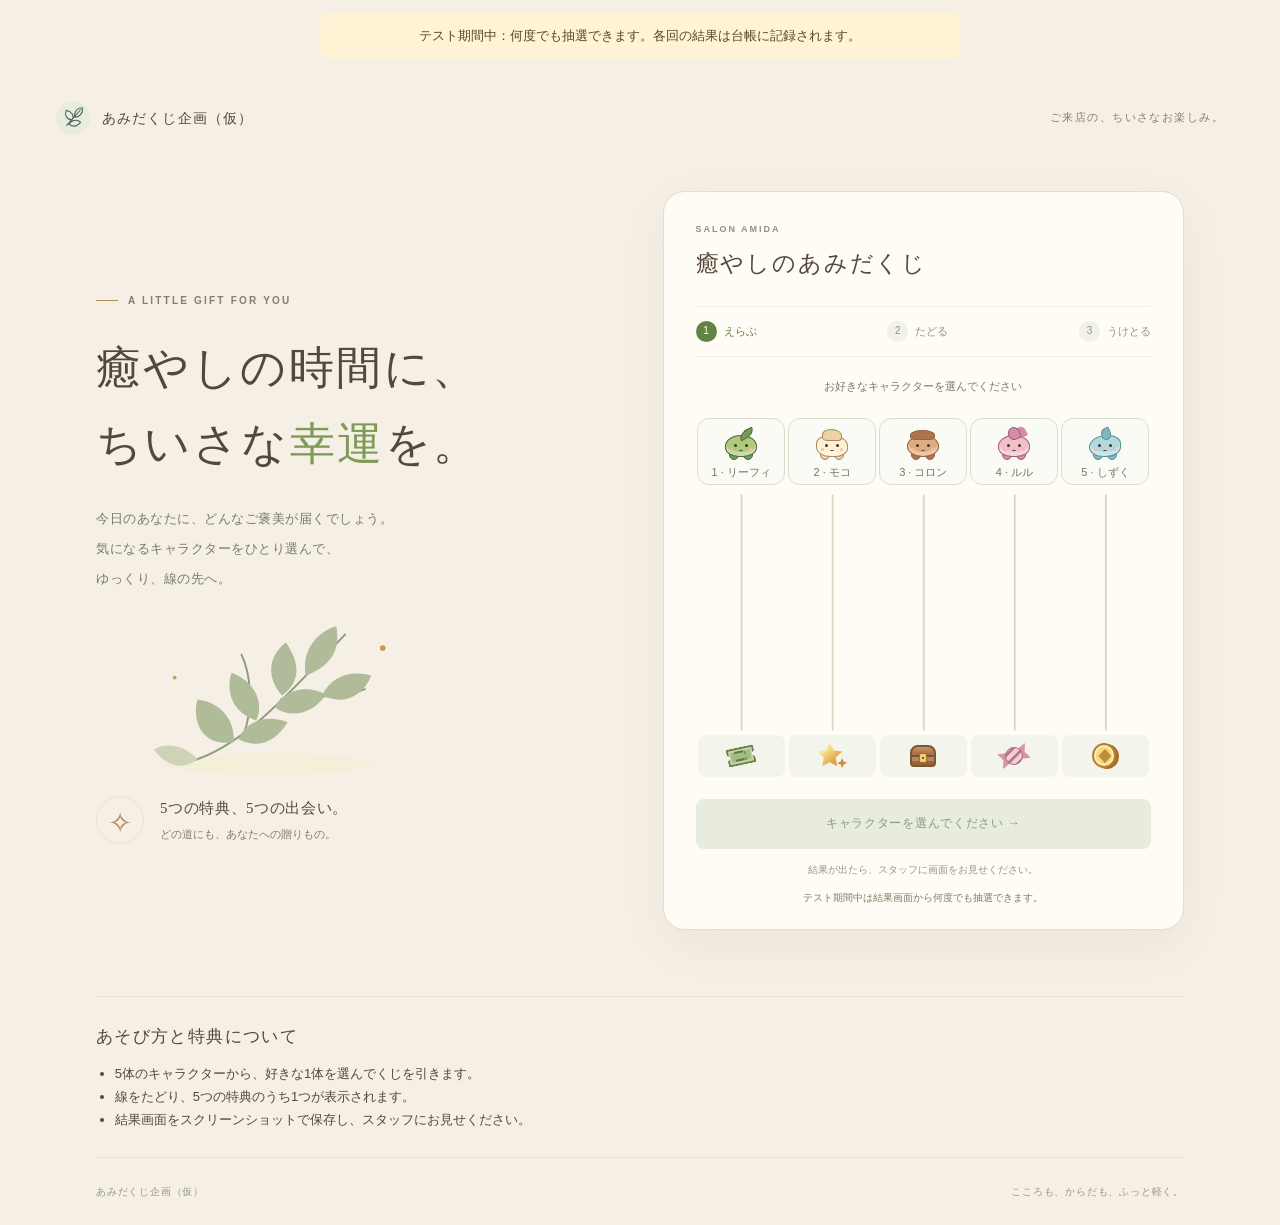
==== amida-only/index.html @ 40fa50bb "Prepare isolated amida-only campaign and dedicated Sheets backend" ====
<!doctype html>
<html lang="ja">
<head>
  <meta charset="UTF-8">
  <meta name="viewport" content="width=device-width, initial-scale=1">
  <meta name="theme-color" content="#526657">
  <meta name="description" content="リラクゼーションサロンの、ちいさなお楽しみ。5つの特典につながるあみだくじ。">
  <title>癒やしのあみだくじ</title>
  <link rel="icon" href="./leaf.svg" type="image/svg+xml">
  <link rel="stylesheet" href="./style.css">
  <script src="./project.js?v=amida-only-1" defer></script>
  <script src="./draw-log.js?v=amida-only-1" defer></script>
  <script src="./config.js?v=amida-only-1" defer></script>
  <script src="./amida.js?v=amida-only-1" defer></script>
  <script src="./storage.js?v=amida-only-1" defer></script>
  <script src="./app.js?v=amida-only-1" defer></script>
</head>
<body>
  <header class="site-header">
    <a class="brand" href="./" aria-label="トップページ"><img src="./leaf.svg" width="34" height="34" alt=""><span id="salon-name">リラクゼーションサロン</span></a>
    <span class="header-note">ご来店の、ちいさなお楽しみ。</span>
  </header>

  
  <main>
    <section class="intro" aria-labelledby="page-title">
      <p class="eyebrow"><span></span> A LITTLE GIFT FOR YOU</p>
      <h1 id="page-title">癒やしの時間に、<br>ちいさな<span class="accent">幸運</span>を。</h1>
      <p class="intro-copy">今日のあなたに、どんなご褒美が届くでしょう。<br>気になるキャラクターをひとり選んで、<br class="desktop-break">ゆっくり、線の先へ。</p>
      <div class="botanical" aria-hidden="true">
        <svg viewBox="0 0 300 180" fill="none"><ellipse cx="145" cy="160" rx="109" ry="11" fill="#e9e9df"/><path d="M63 157C115 143 165 88 226 23M119 128C129 98 126 65 116 44M157 92C191 88 221 91 247 81" stroke="#869682" stroke-width="2"/><path d="M108 137C73 143 64 112 70 92C94 95 110 113 108 137ZM132 114C104 105 100 80 106 64C128 72 141 93 132 114ZM159 88C140 66 147 44 163 32C178 53 179 74 159 88ZM184 67C179 42 195 21 216 15C221 39 211 57 184 67ZM113 134C124 109 150 110 165 116C151 138 133 144 113 134ZM151 100C165 78 189 78 205 87C192 107 168 113 151 100ZM201 88C211 66 234 61 253 67C244 88 225 99 201 88Z" fill="#a9b6a0"/><path d="M70 155C56 139 35 137 24 145C38 163 55 167 70 155Z" fill="#c6cebc"/><circle cx="265" cy="38" r="3" fill="#b8995f"/><circle cx="46" cy="69" r="2" fill="#b8995f"/></svg>
      </div>
      <div class="gift-note"><span class="gift-symbol" aria-hidden="true">✧</span><div><strong>5つの特典、5つの出会い。</strong><p>どの道にも、あなたへの贈りもの。</p></div></div>
    </section>

    <section class="game-card" aria-labelledby="game-title">
      <div class="card-heading"><div><p class="eyebrow">SALON AMIDA</p><h2 id="game-title">癒やしのあみだくじ</h2></div><span class="pill" id="preview-badge">お試し版</span></div>
      <ol class="steps" aria-label="くじの流れ"><li class="current" id="step-1" aria-current="step"><span>1</span>えらぶ</li><li id="step-2"><span>2</span>たどる</li><li id="step-3"><span>3</span>うけとる</li></ol>
      <p class="instruction" id="instruction" role="status" aria-live="polite">お好きなキャラクターを選んでください</p>
      <div class="board-wrap" id="result-board" role="region" aria-label="あみだくじの道と特典" tabindex="-1">
        <div class="choices" role="group" aria-label="キャラクターを選ぶ"></div>
        <div class="ladder-stage"><div id="walker" aria-hidden="true" hidden></div><svg id="ladder" viewBox="0 0 500 300" preserveAspectRatio="none" role="img" aria-label="5本の縦線を横線でつないだあみだくじ"><g id="lines"></g><path id="trace" fill="none" stroke="#b08d50" stroke-width="5" stroke-linecap="round" stroke-linejoin="round"/></svg></div>
        <div class="destinations" id="destinations" role="list" aria-label="5つの特典の到着地点"></div>
      </div>
      <button class="primary-button" id="start" type="button" disabled>キャラクターを選んでください <span aria-hidden="true">→</span></button>
      <p class="small-note" id="demo-note">お試しでお楽しみください。</p>
      <p class="participation-note" id="participation-note"></p>
      <noscript><p>あみだくじを使うには、ブラウザのJavaScriptを有効にしてください。</p></noscript>
    </section>
  </main>
  <section class="howto" aria-labelledby="howto-title"><h2 id="howto-title">あそび方と特典について</h2><ul><li>5体のキャラクターから、好きな1体を選んでくじを引きます。</li><li>線をたどり、5つの特典のうち1つが表示されます。</li><li>結果画面をスクリーンショットで保存し、スタッフにお見せください。</li></ul></section>
  <footer><span id="footer-name">RELAXATION SALON</span><p>こころも、からだも、ふっと軽く。</p></footer>
  <dialog id="result-dialog" aria-labelledby="result-heading">
    <div class="result-body"><p class="eyebrow">A GIFT FOR YOU</p><span id="result-icon" class="result-icon" aria-hidden="true"></span><p class="result-lead">あなたに届いたのは</p><span id="result-rank" class="award-rank" hidden></span><h2 id="result-heading"><span id="result-title"></span><span id="result-discount" class="award-detail" hidden></span></h2><p id="result-date" class="small-note"></p><div id="draw-log" class="small-note" hidden></div><p class="result-disclaimer" id="result-disclaimer"></p><button class="primary-button" id="close-result" type="button" autofocus>結果の道をみる <span aria-hidden="true">→</span></button><p class="small-note">この画面をスクリーンショットで保存し、スタッフにお見せください。</p><button class="retry-button" id="retry" type="button" hidden>もう一度引く ↻</button></div>
  </dialog>
</body>
</html>
---- amida-only/style.css ----
:root{color-scheme:light;--bg:#f7f6f0;--paper:#fffefa;--ink:#34483d;--muted:#778075;--green:#526657;--line:#d6ddcf;--gold:#b08d50;--serif:"Yu Mincho","Hiragino Mincho ProN",Georgia,serif;--sans:"Yu Gothic","Hiragino Kaku Gothic ProN",Meiryo,sans-serif}
*{box-sizing:border-box}body{margin:0;background:var(--bg);color:var(--ink);font-family:var(--sans);font-size:14px;line-height:1.8;-webkit-font-smoothing:antialiased}button,a{-webkit-tap-highlight-color:transparent}button{font:inherit;cursor:pointer}button:disabled{cursor:default}button:focus-visible,a:focus-visible{outline:3px solid var(--gold);outline-offset:5px}[hidden]{display:none!important}.site-header{max-width:1280px;margin:auto;padding:30px 56px;display:flex;align-items:center;justify-content:space-between;gap:24px}.brand{display:flex;gap:12px;align-items:center;text-decoration:none;color:var(--ink);font-size:14px;letter-spacing:.08em}.brand span{overflow-wrap:anywhere}.header-note{color:var(--muted);font-size:11px;letter-spacing:.13em}main{max-width:1168px;margin:26px auto 66px;padding:0 40px;display:grid;grid-template-columns:1fr 1.05fr;align-items:center;gap:70px}.intro{padding-top:15px}.eyebrow{font-size:10px;letter-spacing:.22em;font-weight:600;color:var(--muted);margin:0 0 20px;display:flex;align-items:center;gap:10px}.eyebrow>span{width:22px;height:1px;background:var(--gold)}h1{font-family:var(--serif);font-weight:500;font-size:clamp(31px,3.5vw,46px);line-height:1.7;letter-spacing:.055em;margin:0 0 22px}.accent{color:#819276}.intro-copy{color:#747c70;font-size:13px;line-height:2.3;letter-spacing:.04em;margin:0}.botanical{width:285px;margin:18px 0 10px 35px}.botanical svg{width:100%;display:block}.gift-note{display:flex;align-items:center;gap:16px;margin-top:12px}.gift-symbol{font-size:29px;font-weight:300;color:var(--gold);border:1px solid #e2e3d7;border-radius:50%;width:48px;height:48px;display:grid;place-items:center}.gift-note strong{font-family:var(--serif);font-weight:500;font-size:15px;letter-spacing:.04em}.gift-note p{font-size:11px;color:var(--muted);margin:3px 0 0}.game-card{background:var(--paper);border:1px solid #e4e7dc;border-radius:22px;padding:29px 32px 22px;box-shadow:0 15px 48px #394b3910;min-width:0}.card-heading{display:flex;justify-content:space-between;align-items:center;gap:12px}.card-heading .eyebrow{font-size:9px;margin-bottom:5px;color:#8c947f}h2{font-family:var(--serif);font-weight:500;letter-spacing:.08em;font-size:23px;margin:0}.pill{background:#f0f1e8;color:#7a846b;border-radius:30px;padding:3px 10px;font-size:10px;white-space:nowrap}.steps{list-style:none;display:flex;gap:12px;justify-content:space-between;margin:22px 0 20px;padding:14px 0;border-top:1px solid #eef0e8;border-bottom:1px solid #eef0e8;color:#8e9589;font-size:11px}.steps li{display:flex;align-items:center;gap:7px}.steps li>span{display:grid;place-items:center;width:21px;height:21px;border-radius:50%;background:#eff1ea;font-size:10px}.steps .current{color:var(--green)}.steps .current>span{color:white;background:var(--green)}.instruction{text-align:center;min-height:24px;font-size:11px;margin:0 0 17px;color:#747d70}.board-wrap{margin:0 0 22px}.choices,.destinations{display:grid;grid-template-columns:repeat(5,minmax(0,1fr));gap:0}.choice{justify-self:center;border:1px solid #d9decf;border-radius:50%;height:44px;width:44px;background:#fafbf5;color:#6c7c60;font:20px Georgia,serif;transition:background .18s,color .18s,transform .18s}.choice:hover:not(:disabled){background:#e7ecdf;transform:translateY(-2px)}.choice.selected{background:var(--green);color:white;border-color:var(--green);box-shadow:0 0 0 5px #eef1e8}.choice:disabled:not(.selected){opacity:.5}#ladder{display:block;width:100%;height:235px;overflow:visible;margin:10px 0 0}#lines{stroke:var(--line);stroke-width:2;stroke-linecap:round}.destinations{padding-top:5px;align-items:start;min-height:36px}.destination{justify-self:center;display:grid;place-items:center;min-height:30px;width:calc(100% - 8px);color:#a5af94;background:#f3f4ec;border-radius:8px;font-size:19px;padding:2px 3px;overflow-wrap:anywhere;text-align:center}.destination.won{color:#8e6a30;background:#f5eedf;font-size:11px;font-weight:600}.primary-button{display:flex;align-items:center;justify-content:center;gap:16px;width:100%;min-height:50px;padding:12px 15px;background:var(--green);border:1px solid transparent;border-radius:8px;color:#fff;font-size:12px;letter-spacing:.06em;transition:background .2s}.primary-button:hover:not(:disabled){background:#3e5444}.primary-button:disabled{color:#8d9684;background:#e8ecdf}.primary-button span{font-size:18px;line-height:1}.small-note{color:#919788;font-size:10px;text-align:center;margin:12px 0 0}.howto{max-width:1088px;margin:0 auto;display:flex;align-items:center;justify-content:space-between;gap:24px;padding:25px 0;border-top:1px solid #dfe3d7;border-bottom:1px solid #dfe3d7}.howto .eyebrow{margin:0;font-size:9px;white-space:nowrap}.howto>div{display:flex;align-items:center;gap:12px}.howto>div>span{font:italic 20px Georgia,serif;color:#a0ab91}.howto p{font-size:11px;color:#7a8373;margin:0}footer{display:flex;justify-content:space-between;max-width:1088px;margin:25px auto 24px;color:#92988b;font-size:10px;letter-spacing:.08em}footer p{margin:0}dialog{border:1px solid #e4e7dc;border-radius:22px;background:var(--paper);color:var(--ink);padding:0;max-width:calc(100% - 32px);width:420px;box-shadow:0 30px 100px #26372f30}dialog::backdrop{background:#293b3066;backdrop-filter:blur(5px)}.result-body{padding:36px;text-align:center}.result-body>.eyebrow{justify-content:center;margin-bottom:8px}.result-icon{display:block;font-size:64px;color:var(--gold);line-height:1.4}.result-lead{font-size:12px;color:var(--muted);margin:10px 0}.result-body h2{font-size:29px;overflow-wrap:anywhere}.result-body #result-description{font-size:14px;white-space:pre-line;overflow-wrap:anywhere;margin:18px 0 25px}.result-disclaimer{font-size:11px;color:var(--muted);margin:0 0 22px}
@media(min-width:1400px){main{margin-top:55px;margin-bottom:85px}}
@media(max-width:1000px){.site-header{padding:24px 32px}main{gap:34px;padding:0 32px}.howto,footer{margin-left:32px;margin-right:32px}.howto{gap:14px}.howto>div{gap:6px}.game-card{padding:25px 22px}.botanical{width:235px;margin-left:10px}h2{font-size:20px}}
@media(max-width:760px){.site-header{padding:20px 22px}.brand{font-size:12px;gap:9px}.header-note{display:none}main{display:flex;flex-direction:column;gap:28px;padding:0 20px;margin:10px auto 35px;max-width:540px}.intro{text-align:center;padding-top:4px;width:100%}.intro>.eyebrow{justify-content:center;font-size:9px;margin-bottom:12px}h1{font-size:32px;line-height:1.55;margin-bottom:15px}.intro-copy{font-size:11px;line-height:2}.desktop-break{display:none}.botanical,.gift-note{display:none}.game-card{width:100%;padding:24px 20px 20px;border-radius:18px}.card-heading h2{font-size:21px}.steps{margin-top:20px}.instruction{font-size:10px}.choice{width:43px;height:43px}#ladder{height:220px}.howto{max-width:500px;margin:0 auto;padding:24px 20px;align-items:flex-start;flex-direction:column;gap:13px}.howto>.eyebrow{margin-bottom:2px}.howto>div{gap:14px}footer{max-width:500px;padding:0 20px;margin:22px auto;gap:12px;flex-wrap:wrap;font-size:9px}.small-note{font-size:9px}}
@media(prefers-reduced-motion:reduce){*{transition:none!important;scroll-behavior:auto!important}}
:root{--bg:#f6efe5;--paper:#fffbf5;--ink:#53483b;--muted:#897c6a;--green:#628344;--line:#d9d8c0;--gold:#b08b53}.accent{color:#7e9a56}.game-card{border-color:#e7dccb}.participation-note{text-align:center;font-size:10px;color:#867963;margin:10px 0 0}.botanical svg{filter:sepia(.12) saturate(1.35)}.result-disclaimer{margin-top:16px}.instruction{overflow-wrap:anywhere}.choice{min-width:44px;min-height:44px}

/* 長い受付番号も小さな画面で折り返す。 */
#draw-log, #instruction { overflow-wrap: anywhere; }
/* Mascots: each body, tuft and palette is shared by the picker and the walker. */
.choice {
  display: grid;
  justify-items: center;
  align-content: end;
  gap: 4px;
  width: calc(100% - 3px);
  height: 67px;
  padding: 6px 1px 4px;
  border-radius: 12px;
  font: inherit;
}
.choice.selected { background: #e2ecd4; color: #344a29; box-shadow: none; border-color: var(--green); }
.character-name { font-size: clamp(8px, 2.2vw, 11px); line-height: 1.25; overflow-wrap: anywhere; }
.ladder-stage { position: relative; margin-top: 10px; }
.ladder-stage #ladder { margin-top: 0; }
#walker { position: absolute; z-index: 1; transform: translate(-50%, -85%); pointer-events: none; }
.mascot {
  --skin: #afca78;
  --detail: #739d54;
  --edge: #536344;
  position: relative;
  display: inline-block;
  width: 36px;
  height: 36px;
}
.mascot-body {
  display: block;
  position: absolute;
  inset: 9px 2px 5px;
  background: var(--skin);
  border: 1.4px solid var(--edge);
  border-radius: 55% 55% 47% 47%;
  box-shadow: inset 0 -4px #ffffff54;
}
.mascot-body::before {
  content: "";
  position: absolute;
  width: 13px;
  height: 8px;
  top: -7px;
  left: 13px;
  background: var(--detail);
  border: 1.2px solid var(--edge);
  border-radius: 90% 0 90% 0;
  transform: rotate(-19deg);
}
.mascot-face {
  position: absolute;
  width: 3px;
  height: 3px;
  top: 8px;
  left: 8px;
  border-radius: 50%;
  background: #42382e;
  box-shadow: 11px 0 #42382e, -4px 4px #f5bda5, 15px 4px #f5bda5;
}
.mascot-face::after {
  content: "";
  position: absolute;
  top: 4px;
  left: 5px;
  width: 4px;
  height: 2px;
  border: solid #42382e;
  border-width: 0 0 1px;
  border-radius: 0 0 50% 50%;
}
.mascot-feet::before, .mascot-feet::after {
  content: "";
  position: absolute;
  bottom: 2px;
  left: 6px;
  width: 8px;
  height: 8px;
  border-radius: 50%;
  background: var(--detail);
  border: 1px solid var(--edge);
}
.mascot-feet::after { left: auto; right: 6px; }
.mascot--cloud { --skin: #fff0d3; --edge: #a88661; --detail: #eed2a2; }
.mascot--cloud .mascot-body { border-radius: 40% 50% 40% 45%; }
.mascot--cloud .mascot-body::before { width: 18px; height: 10px; left: 5px; border-radius: 55% 65% 28% 35%; transform: none; }
.mascot--nut { --skin: #dfac7f; --edge: #986244; --detail: #ad744e; }
.mascot--nut .mascot-body { border-radius: 50% 50% 48% 48%; }
.mascot--nut .mascot-body::before { width: 23px; height: 8px; top: -6px; left: 2px; border-radius: 70% 70% 40% 40%; transform: none; }
.mascot--petal { --skin: #f1bfc9; --edge: #9a6172; --detail: #d88ba6; }
.mascot--petal .mascot-body::before { width: 10px; height: 11px; left: 9px; top: -9px; border-radius: 55% 55% 20% 50%; transform: rotate(-26deg); box-shadow: 7px 2px 0 -1px var(--detail); }
.mascot--dew { --skin: #b3d9df; --edge: #5b8f95; --detail: #83b6c3; }
.mascot--dew .mascot-body { border-radius: 65% 45% 55% 52%; }
.mascot--dew .mascot-body::before { width: 8px; height: 10px; left: 11px; top: -8px; border-radius: 70% 10% 65% 55%; transform: rotate(-24deg); }
#walker[data-motion="walk"] .mascot { animation: mascot-stride .32s ease-in-out infinite alternate; }
#walker[data-motion="run"] .mascot { animation: mascot-stride .13s ease-in-out infinite alternate; }
#walker[data-motion="jump"] .mascot { animation: mascot-jump .6s ease-in-out both; }
#walker[data-motion="walk"] .mascot-feet::before,
#walker[data-motion="walk"] .mascot-feet::after { animation: mascot-step .32s ease-in-out infinite alternate; }
#walker[data-motion="run"] .mascot-feet::before,
#walker[data-motion="run"] .mascot-feet::after { animation: mascot-step .13s ease-in-out infinite alternate; }
#walker .mascot-feet::after { animation-direction: alternate-reverse !important; }
@keyframes mascot-stride { from { transform: translateY(0) rotate(-7deg); } to { transform: translateY(-4px) rotate(7deg); } }
@keyframes mascot-step { from { transform: translateX(-3px); } to { transform: translate(3px, -4px); } }
@keyframes mascot-jump {
  0%, 100% { transform: translateY(0); }
  15%, 85% { transform: translateY(1px) scaleY(.88); }
  50% { transform: translateY(-26px) scaleY(1.06); }
}
.howto { display: block; }
.howto h2 { font-size: 17px; }
.howto ul { padding-left: 1.45em; margin: 9px 0 0; color: var(--ink); font-size: 13px; }
.retry-button {
  min-height: 44px;
  margin-top: 12px;
  padding: 6px 18px;
  border: 1px solid #c4cdb8;
  border-radius: 8px;
  color: var(--ink);
  background: #f0f3e8;
}
@media (max-width: 760px) { .choice { height: 63px; } }
@media (prefers-reduced-motion: reduce) { #walker .mascot { animation: none; } }

/* Illustrated rewards share the same proportions on the board and in the result. */
.destination {
  align-self: stretch;
  align-content: start;
  gap: 3px;
  padding: 6px 3px;
  width: calc(100% - 4px);
}
.destination.won {
  outline: 1px solid #b98d48;
  outline-offset: -1px;
}
.goal-title {
  color: var(--ink);
  font-size: 11px;
  font-weight: 600;
  line-height: 1.35;
  overflow-wrap: anywhere;
}
.goal-badge {
  color: #75501e;
  font-size: 9px;
  line-height: 1.3;
}
.reward-art {
  position: relative;
  display: inline-block;
  flex-shrink: 0;
  width: 30px;
  height: 30px;
}
.reward-art i, .reward-art::before, .reward-art::after {
  position: absolute;
  display: block;
}
.reward-art::before, .reward-art::after { content: ""; }
.reward-art--star::before {
  inset: 1px 5px 4px 0;
  background: linear-gradient(138deg, #fff0a7 23%, #e0a345 74%);
  clip-path: polygon(50% 0, 65% 33%, 100% 38%, 74% 62%, 80% 97%, 50% 81%, 20% 97%, 26% 62%, 0 38%, 35% 33%);
}
.reward-art--star::after {
  inset: 17px 0 3px 20px;
  background: #ca8d3e;
  clip-path: polygon(50% 0, 65% 35%, 100% 50%, 65% 65%, 50% 100%, 35% 65%, 0 50%, 35% 35%);
}
.reward-art--chest::before {
  inset: 4px 2px 14px;
  border: 2px solid #795637;
  border-radius: 8px 8px 1px 1px;
  background: linear-gradient(to bottom, #cc9360, #a56b43);
}
.reward-art--chest::after {
  inset: 14px 2px 4px;
  border: 2px solid #795637;
  border-radius: 1px 1px 4px 4px;
  background: linear-gradient(to bottom, #bc8658 45%, #9a633e 45%);
}
.reward-art--chest i {
  z-index: 1;
  inset: 12px 11px 8px;
  border: 1px solid #9f6e28;
  border-radius: 2px;
  background: radial-gradient(circle, #895424 1px, #f4cf7b 1.5px);
}
.reward-art--coin::before {
  inset: 2px 4px 3px 2px;
  border: 2px solid #b48235;
  border-radius: 50%;
  background: #f6d77e;
  box-shadow: 3px 1px #a86d2e, inset 0 0 0 2px #fff0ae;
}
.reward-art--coin::after {
  inset: 8px 9px 8px 8px;
  background: #c18b3d;
  clip-path: polygon(50% 0, 100% 50%, 50% 100%, 0 50%);
}
.reward-art--ticket::before {
  inset: 6px 1px;
  border-radius: 2px;
  background: #a2be83;
  box-shadow: inset 0 0 0 2px #66834d, inset 0 0 0 4px #c6d5a7;
  clip-path: polygon(0 0, 100% 0, 100% 32%, 90% 43%, 90% 57%, 100% 68%, 100% 100%, 0 100%, 0 68%, 10% 57%, 10% 43%, 0 32%);
  transform: rotate(-12deg);
}
.reward-art--ticket::after {
  inset: 10px 12px 10px 9px;
  border: solid #5e7847;
  border-width: 2px 0;
  transform: rotate(-12deg);
}
.reward-art--ticket i {
  z-index: 1;
  left: 19px;
  top: 10px;
  height: 9px;
  border-left: 1px dashed #5e7847;
  transform: rotate(-12deg);
}
.reward-art--candy::before {
  inset: 5px 0;
  background: #d894a5;
  clip-path: polygon(0 10%, 33% 25%, 67% 25%, 100% 10%, 88% 50%, 100% 90%, 67% 75%, 33% 75%, 0 90%, 12% 50%);
  transform: rotate(-22deg);
}
.reward-art--candy::after {
  inset: 6px;
  border: 1.5px solid #a96980;
  border-radius: 50%;
  background: repeating-linear-gradient(135deg, #efd0d6 0 4px, #bd7790 4px 7px);
}
.result-icon { display: grid; place-items: center; min-height: 74px; }
.result-icon .reward-art { transform: scale(2); }

.award-detail { display: block; font-size: .5em; margin-top: .2em; letter-spacing: 0; }
    .award-rank { display: block; font-size: 13px; font-weight: 700; }

/* ru-retto統合：amida既存デザインに合わせた抽選メニュー */
.draw-menu{max-width:1168px;margin:0 auto;padding:0 40px}.draw-menu__heading{text-align:center;margin:0 0 18px}.draw-menu__heading>span{font-size:10px;letter-spacing:.2em;color:var(--muted)}.draw-menu__heading h2{font:500 clamp(19px,2.6vw,27px)/1.6 var(--serif);margin:7px 0;color:var(--ink)}.draw-menu__heading p{font-size:12px;color:var(--muted);margin:0}.draw-menu__grid{display:grid;grid-template-columns:repeat(4,minmax(0,1fr));gap:13px}.draw-menu__grid a{min-height:113px;display:flex;flex-direction:column;justify-content:center;gap:3px;text-decoration:none;color:var(--ink);padding:18px;background:var(--paper);border:1px solid var(--line);border-radius:17px;box-shadow:0 8px 30px #394b3910}.draw-menu__grid a:hover,.draw-menu__grid a:focus-visible{border-color:var(--gold);background:#fffdf7}.draw-menu__number{font:600 11px/1.5 var(--sans);color:var(--gold)}.draw-menu__grid strong{font:500 15px/1.6 var(--serif)}.draw-menu__grid small{font-size:10px;color:var(--muted)}@media(max-width:800px){.draw-menu{padding:0 18px}.draw-menu__grid{grid-template-columns:repeat(2,minmax(0,1fr));gap:9px}.draw-menu__grid a{min-height:99px;padding:12px}.draw-menu__grid strong{font-size:14px}}@media(max-width:360px){.draw-menu__grid{grid-template-columns:1fr}}
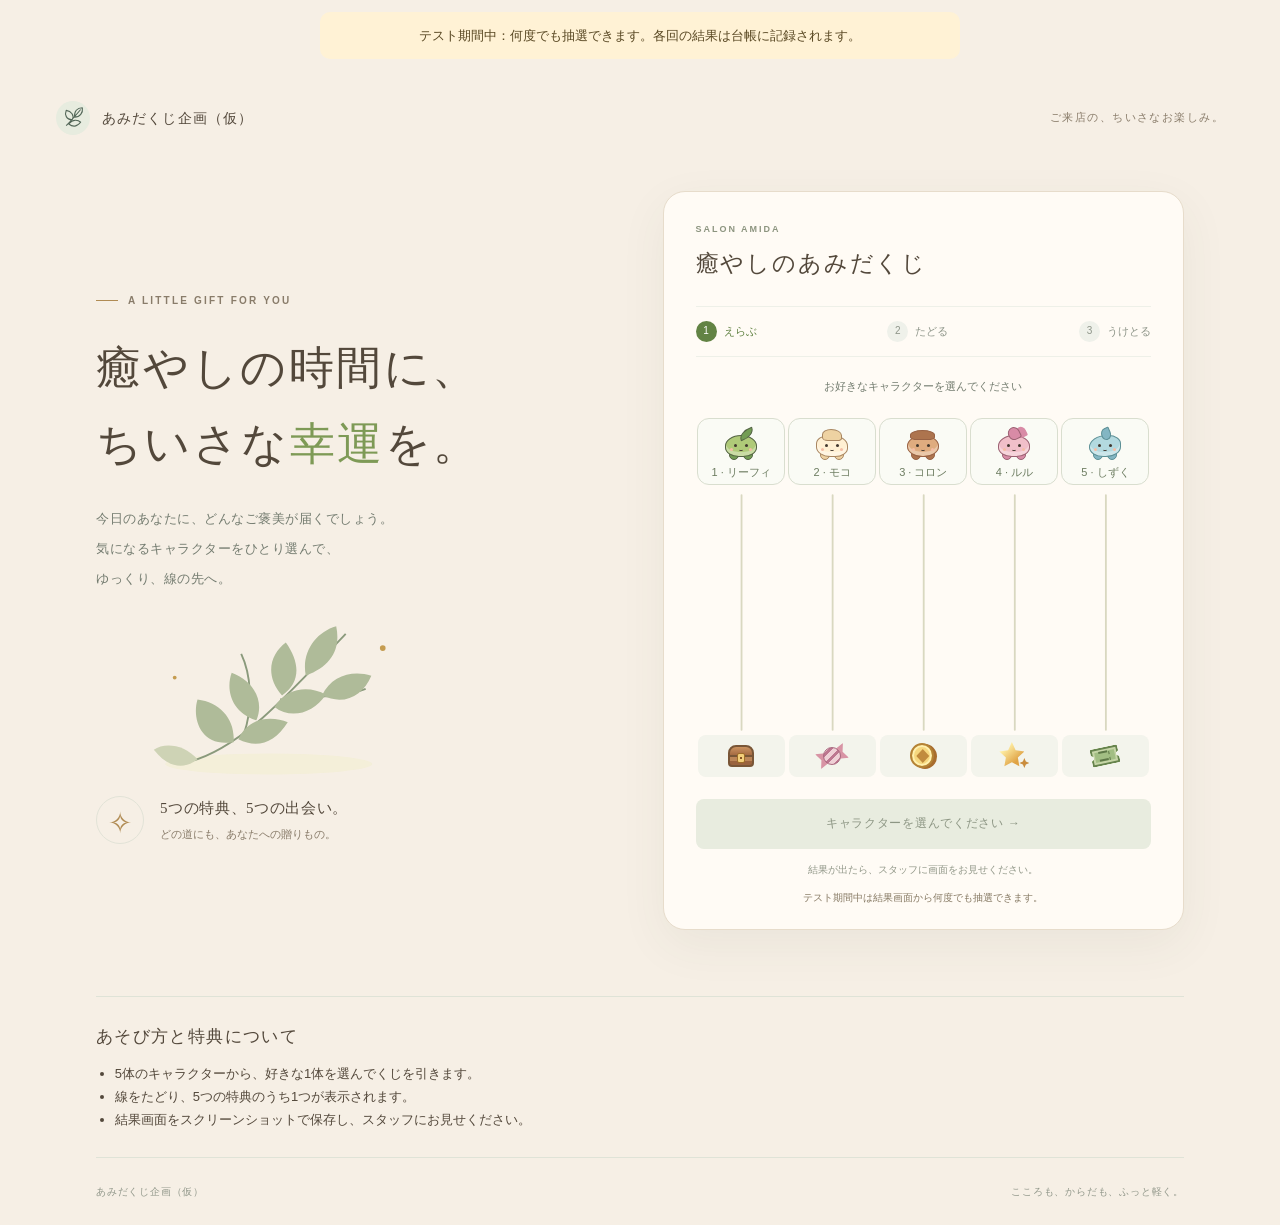
==== commit 65a0bde5: "Connect isolated amida campaign to its dedicated GAS deployment" ====
--- a/amida-only/index.html
+++ b/amida-only/index.html
@@ -8,12 +8,12 @@
   <title>癒やしのあみだくじ</title>
   <link rel="icon" href="./leaf.svg" type="image/svg+xml">
   <link rel="stylesheet" href="./style.css">
-  <script src="./project.js?v=amida-only-1" defer></script>
-  <script src="./draw-log.js?v=amida-only-1" defer></script>
-  <script src="./config.js?v=amida-only-1" defer></script>
-  <script src="./amida.js?v=amida-only-1" defer></script>
-  <script src="./storage.js?v=amida-only-1" defer></script>
-  <script src="./app.js?v=amida-only-1" defer></script>
+  <script src="./project.js?v=amida-only-2" defer></script>
+  <script src="./draw-log.js?v=amida-only-2" defer></script>
+  <script src="./config.js?v=amida-only-2" defer></script>
+  <script src="./amida.js?v=amida-only-2" defer></script>
+  <script src="./storage.js?v=amida-only-2" defer></script>
+  <script src="./app.js?v=amida-only-2" defer></script>
 </head>
 <body>
   <header class="site-header">
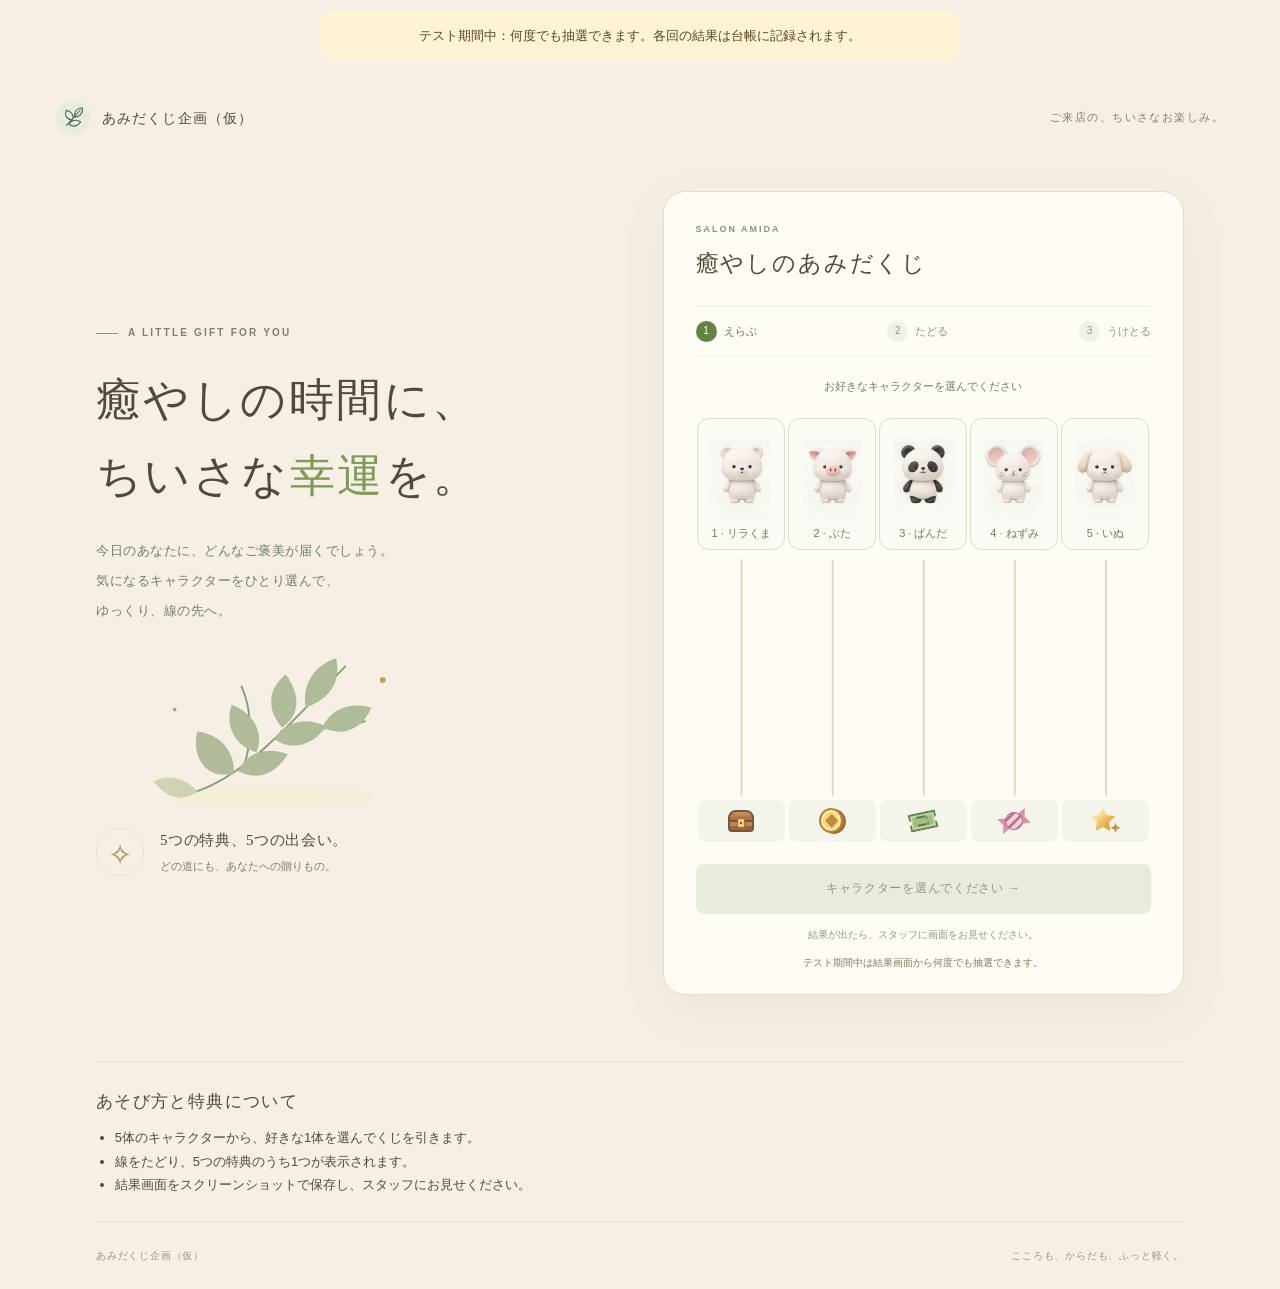
==== commit 115717b4: "Start amida movement immediately and add five soft 3D animal characters" ====
--- a/amida-only/index.html
+++ b/amida-only/index.html
@@ -7,13 +7,14 @@
   <meta name="description" content="リラクゼーションサロンの、ちいさなお楽しみ。5つの特典につながるあみだくじ。">
   <title>癒やしのあみだくじ</title>
   <link rel="icon" href="./leaf.svg" type="image/svg+xml">
-  <link rel="stylesheet" href="./style.css">
-  <script src="./project.js?v=amida-only-2" defer></script>
-  <script src="./draw-log.js?v=amida-only-2" defer></script>
-  <script src="./config.js?v=amida-only-2" defer></script>
-  <script src="./amida.js?v=amida-only-2" defer></script>
-  <script src="./storage.js?v=amida-only-2" defer></script>
-  <script src="./app.js?v=amida-only-2" defer></script>
+  <link rel="preload" as="image" href="./characters.png?v=amida-only-3">
+  <link rel="stylesheet" href="./style.css?v=amida-only-3">
+  <script src="./project.js?v=amida-only-3" defer></script>
+  <script src="./draw-log.js?v=amida-only-3" defer></script>
+  <script src="./config.js?v=amida-only-3" defer></script>
+  <script src="./amida.js?v=amida-only-3" defer></script>
+  <script src="./storage.js?v=amida-only-3" defer></script>
+  <script src="./app.js?v=amida-only-3" defer></script>
 </head>
 <body>
   <header class="site-header">
--- a/amida-only/style.css
+++ b/amida-only/style.css
@@ -130,6 +130,19 @@
 @media (prefers-reduced-motion: reduce) { #walker .mascot { animation: none; } }
 
 /* Illustrated rewards share the same proportions on the board and in the result. */
+/* 参照の4体と同じ世界観の犬。1枚の等間隔5列アトラスを選択・移動に共用。 */
+.mascot--sprite { width:clamp(38px,11vw,60px);height:auto;aspect-ratio:3/5;background-image:url('./characters.png?v=amida-only-3');background-repeat:no-repeat;background-size:500% 100%; }
+.mascot--bear { background-position:0% 0; }
+.mascot--pig { background-position:25% 0; }
+.mascot--panda { background-position:50% 0; }
+.mascot--mouse { background-position:75% 0; }
+.mascot--dog { background-position:100% 0; }
+.choices .choice { height:auto;min-height:112px;padding:4px 0 8px; }
+.choice .mascot--sprite { margin:0 auto; }
+#walker { transform:translate(-50%,-80%); }
+#walker .mascot--sprite { width:48px; }
+#walker[data-motion="waiting"] .mascot { animation:mascot-stride .45s ease-in-out infinite alternate; }
+@media(prefers-reduced-motion:reduce) { #walker[data-motion] .mascot { animation:none; } }
 .destination {
   align-self: stretch;
   align-content: start;
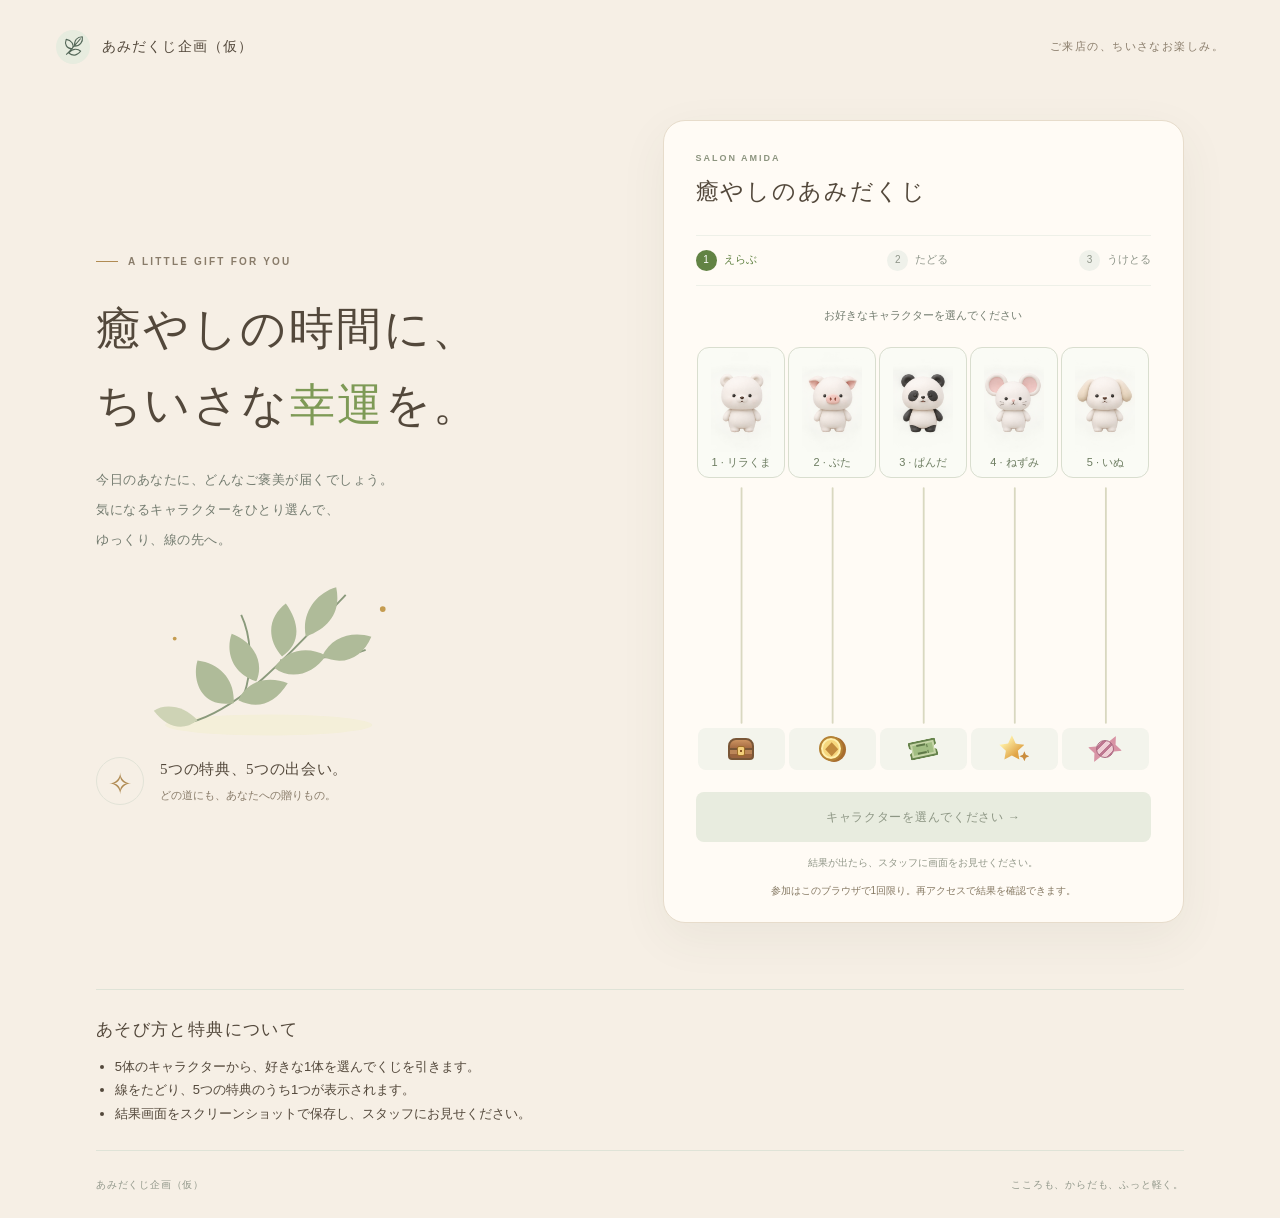
==== commit f03e4ed9: "Separate once-only participation for four-game and amida-only tag entry URLs" ====
--- a/amida-only/index.html
+++ b/amida-only/index.html
@@ -7,14 +7,14 @@
   <meta name="description" content="リラクゼーションサロンの、ちいさなお楽しみ。5つの特典につながるあみだくじ。">
   <title>癒やしのあみだくじ</title>
   <link rel="icon" href="./leaf.svg" type="image/svg+xml">
-  <link rel="preload" as="image" href="./characters.png?v=amida-only-3">
-  <link rel="stylesheet" href="./style.css?v=amida-only-3">
-  <script src="./project.js?v=amida-only-3" defer></script>
-  <script src="./draw-log.js?v=amida-only-3" defer></script>
-  <script src="./config.js?v=amida-only-3" defer></script>
-  <script src="./amida.js?v=amida-only-3" defer></script>
-  <script src="./storage.js?v=amida-only-3" defer></script>
-  <script src="./app.js?v=amida-only-3" defer></script>
+  <link rel="preload" as="image" href="./characters.png?v=single20261120">
+  <link rel="stylesheet" href="./style.css?v=single20261120">
+  <script src="./project.js?v=single20261120" defer></script>
+  <script src="./draw-log.js?v=single20261120" defer></script>
+  <script src="./config.js?v=single20261120" defer></script>
+  <script src="./amida.js?v=single20261120" defer></script>
+  <script src="./storage.js?v=single20261120" defer></script>
+  <script src="./app.js?v=single20261120" defer></script>
 </head>
 <body>
   <header class="site-header">
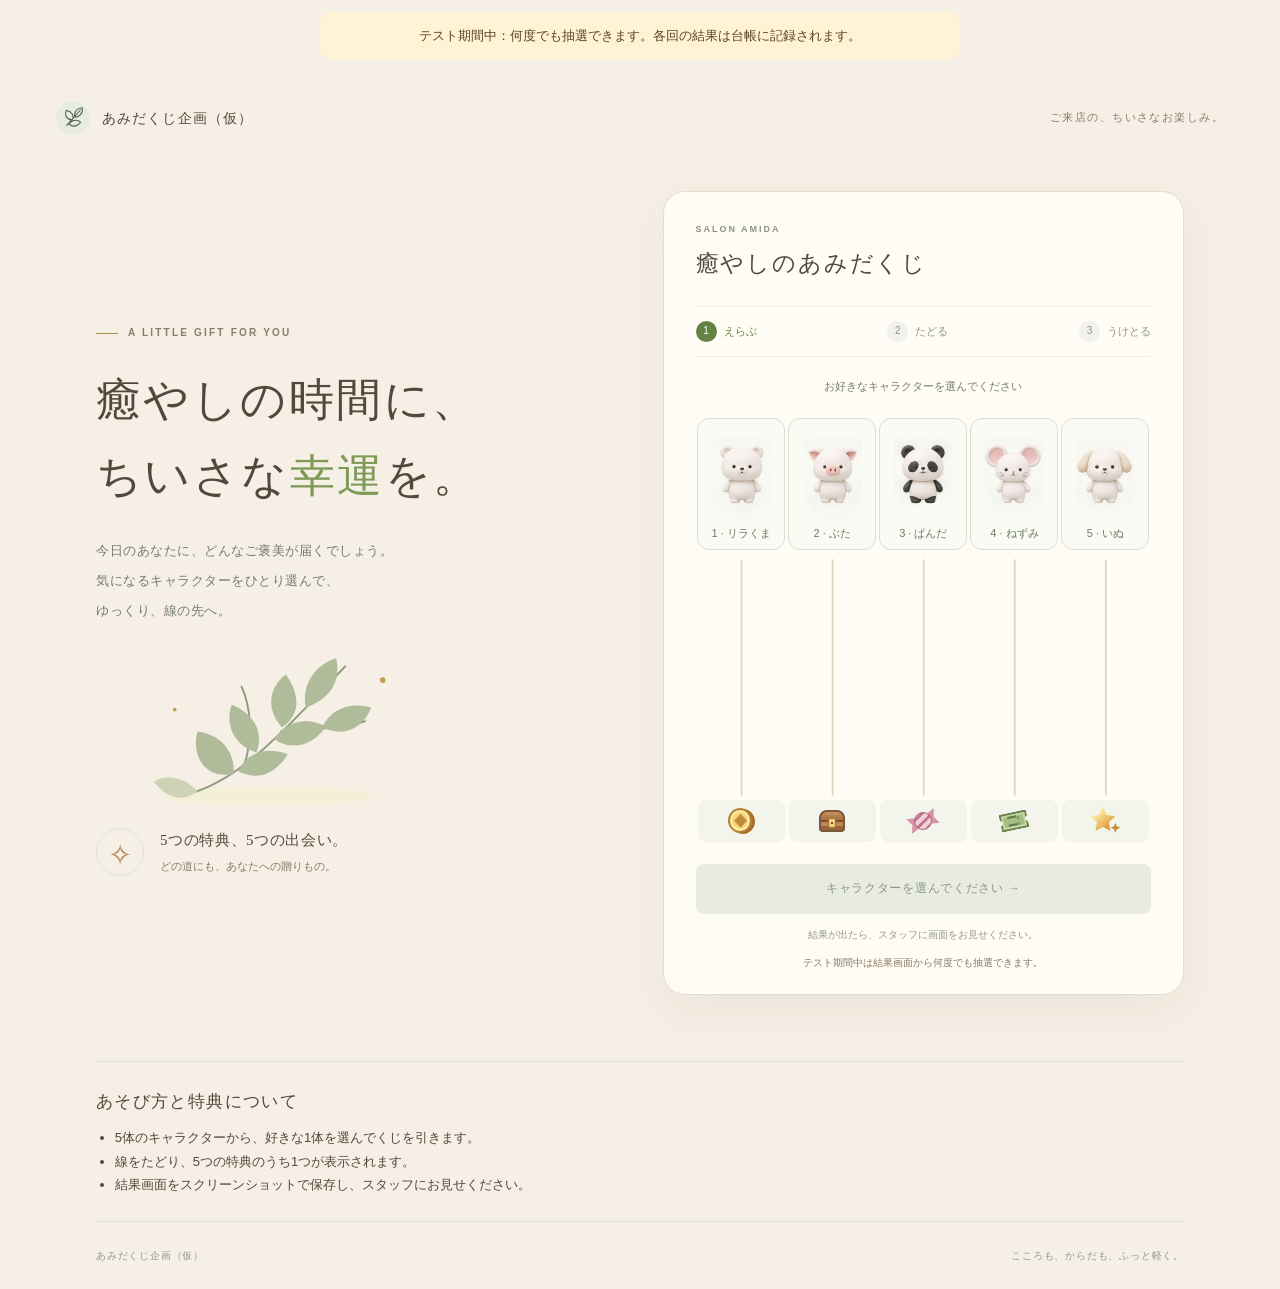
==== commit 299628bc: "Enable unlimited test draws for both isolated lottery projects" ====
--- a/amida-only/index.html
+++ b/amida-only/index.html
@@ -7,14 +7,14 @@
   <meta name="description" content="リラクゼーションサロンの、ちいさなお楽しみ。5つの特典につながるあみだくじ。">
   <title>癒やしのあみだくじ</title>
   <link rel="icon" href="./leaf.svg" type="image/svg+xml">
-  <link rel="preload" as="image" href="./characters.png?v=single20261120">
-  <link rel="stylesheet" href="./style.css?v=single20261120">
-  <script src="./project.js?v=single20261120" defer></script>
-  <script src="./draw-log.js?v=single20261120" defer></script>
-  <script src="./config.js?v=single20261120" defer></script>
-  <script src="./amida.js?v=single20261120" defer></script>
-  <script src="./storage.js?v=single20261120" defer></script>
-  <script src="./app.js?v=single20261120" defer></script>
+  <link rel="preload" as="image" href="./characters.png?v=test20261122">
+  <link rel="stylesheet" href="./style.css?v=test20261122">
+  <script src="./project.js?v=test20261122" defer></script>
+  <script src="./draw-log.js?v=test20261122" defer></script>
+  <script src="./config.js?v=test20261122" defer></script>
+  <script src="./amida.js?v=test20261122" defer></script>
+  <script src="./storage.js?v=test20261122" defer></script>
+  <script src="./app.js?v=test20261122" defer></script>
 </head>
 <body>
   <header class="site-header">
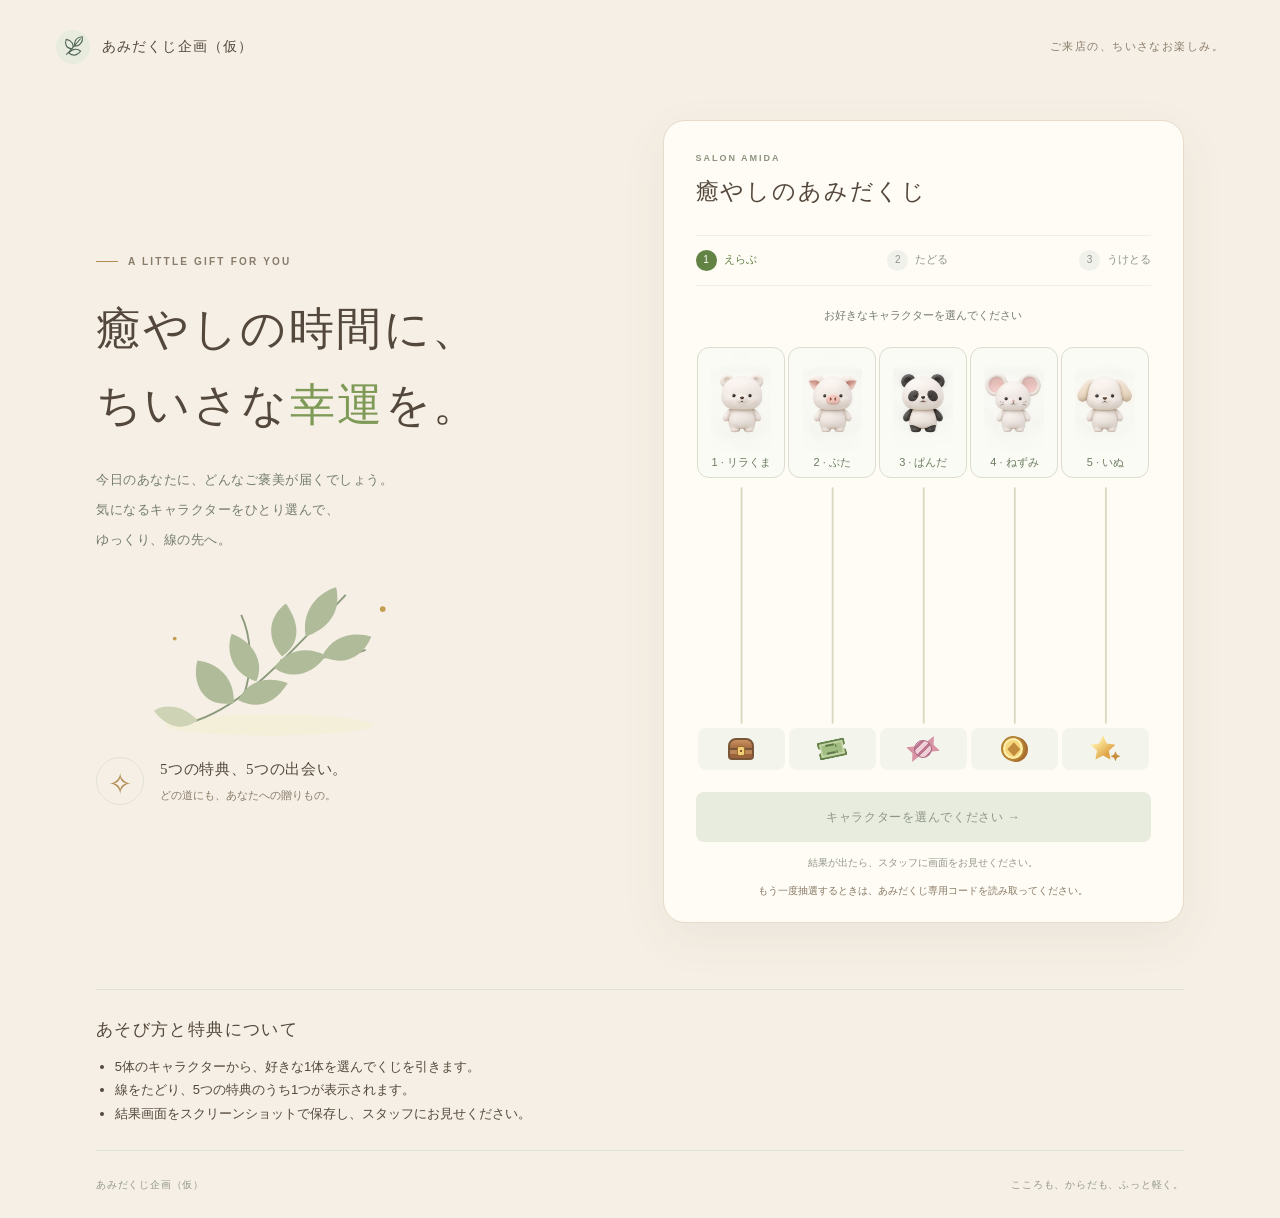
==== commit 5e198bf7: "Allow a fresh amida draw from the dedicated QR and NFC URL" ====
--- a/amida-only/index.html
+++ b/amida-only/index.html
@@ -7,14 +7,14 @@
   <meta name="description" content="リラクゼーションサロンの、ちいさなお楽しみ。5つの特典につながるあみだくじ。">
   <title>癒やしのあみだくじ</title>
   <link rel="icon" href="./leaf.svg" type="image/svg+xml">
-  <link rel="preload" as="image" href="./characters.png?v=test20261122">
-  <link rel="stylesheet" href="./style.css?v=test20261122">
-  <script src="./project.js?v=test20261122" defer></script>
-  <script src="./draw-log.js?v=test20261122" defer></script>
-  <script src="./config.js?v=test20261122" defer></script>
-  <script src="./amida.js?v=test20261122" defer></script>
-  <script src="./storage.js?v=test20261122" defer></script>
-  <script src="./app.js?v=test20261122" defer></script>
+  <link rel="preload" as="image" href="./characters.png?v=scan20261128">
+  <link rel="stylesheet" href="./style.css?v=scan20261128">
+  <script src="./project.js?v=scan20261128" defer></script>
+  <script src="./draw-log.js?v=scan20261128" defer></script>
+  <script src="./config.js?v=scan20261128" defer></script>
+  <script src="./amida.js?v=scan20261128" defer></script>
+  <script src="./storage.js?v=scan20261128" defer></script>
+  <script src="./app.js?v=scan20261128" defer></script>
 </head>
 <body>
   <header class="site-header">
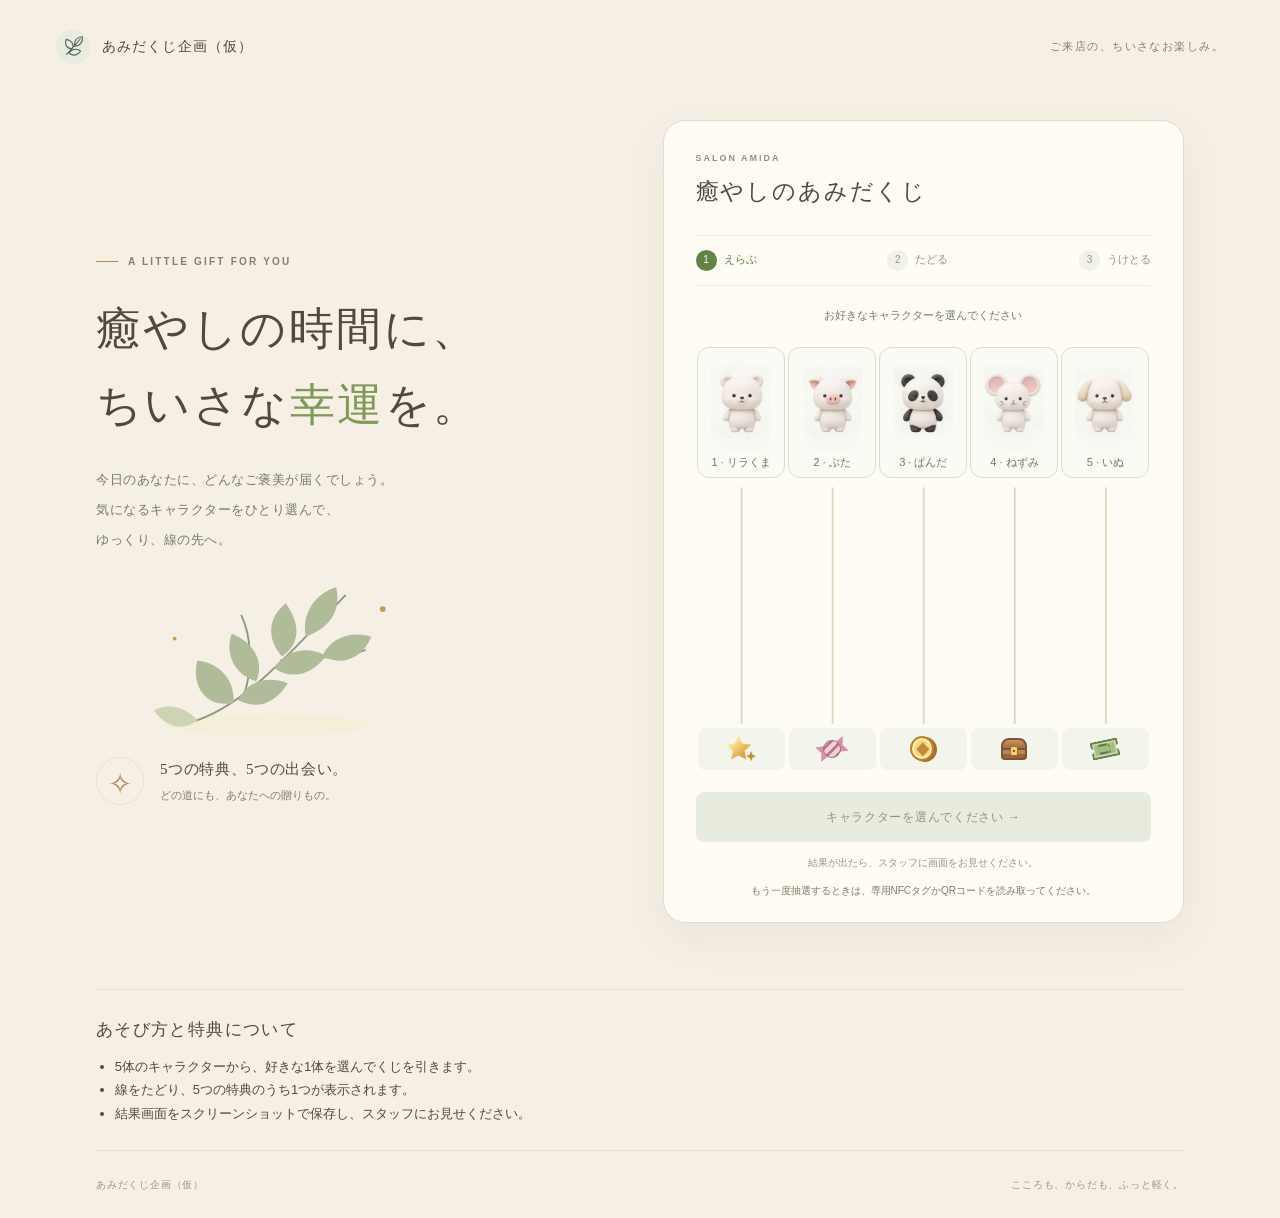
==== commit 8634f597: "Add dedicated NFC entry and speed up the standalone amida draw" ====
--- a/amida-only/index.html
+++ b/amida-only/index.html
@@ -7,14 +7,14 @@
   <meta name="description" content="リラクゼーションサロンの、ちいさなお楽しみ。5つの特典につながるあみだくじ。">
   <title>癒やしのあみだくじ</title>
   <link rel="icon" href="./leaf.svg" type="image/svg+xml">
-  <link rel="preload" as="image" href="./characters.png?v=scan20261128">
-  <link rel="stylesheet" href="./style.css?v=scan20261128">
-  <script src="./project.js?v=scan20261128" defer></script>
-  <script src="./draw-log.js?v=scan20261128" defer></script>
-  <script src="./config.js?v=scan20261128" defer></script>
-  <script src="./amida.js?v=scan20261128" defer></script>
-  <script src="./storage.js?v=scan20261128" defer></script>
-  <script src="./app.js?v=scan20261128" defer></script>
+  <link rel="preload" as="image" href="./characters.webp" type="image/webp">
+  <link rel="stylesheet" href="./style.css?v=tap2">
+  <script src="./project.js?v=tap2" defer></script>
+  <script src="./draw-log.js?v=tap2" defer></script>
+  <script src="./config.js?v=tap2" defer></script>
+  <script src="./amida.js?v=tap2" defer></script>
+  <script src="./storage.js?v=tap2" defer></script>
+  <script src="./app.js?v=tap2" defer></script>
 </head>
 <body>
   <header class="site-header">
--- a/amida-only/style.css
+++ b/amida-only/style.css
@@ -131,7 +131,7 @@
 
 /* Illustrated rewards share the same proportions on the board and in the result. */
 /* 参照の4体と同じ世界観の犬。1枚の等間隔5列アトラスを選択・移動に共用。 */
-.mascot--sprite { width:clamp(38px,11vw,60px);height:auto;aspect-ratio:3/5;background-image:url('./characters.png?v=amida-only-3');background-repeat:no-repeat;background-size:500% 100%; }
+.mascot--sprite { width:clamp(38px,11vw,60px);height:auto;aspect-ratio:3/5;background-image:url('./characters.webp');background-repeat:no-repeat;background-size:500% 100%; }
 .mascot--bear { background-position:0% 0; }
 .mascot--pig { background-position:25% 0; }
 .mascot--panda { background-position:50% 0; }
